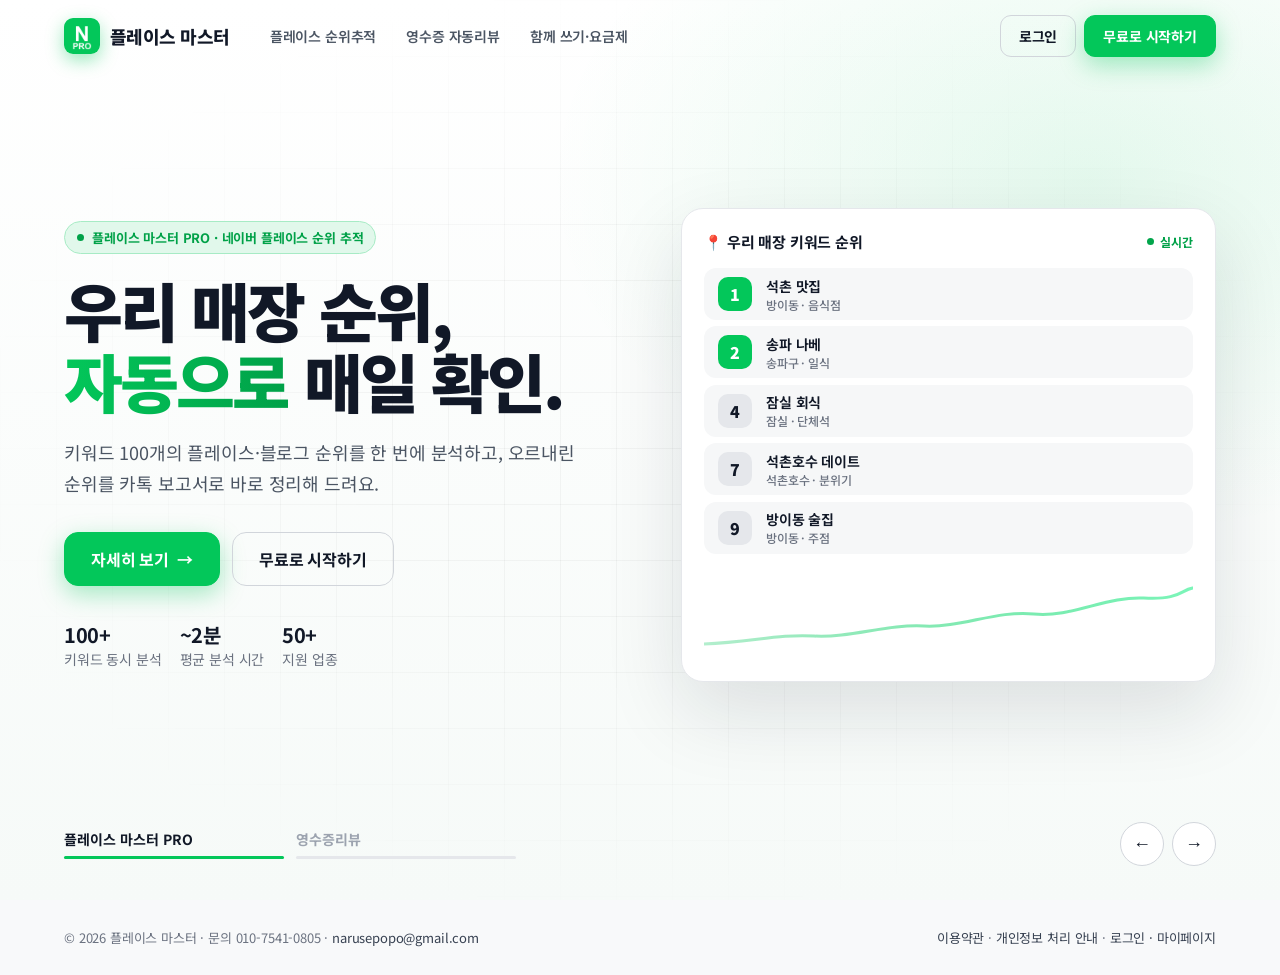
==== index.html @ 0fc70a52 "회원가입 통일: 플마 가입·로그인도 통합 계정으로 (signup.html 은 통합 가입으로 이동, ?legacy=1 이면 예전 화면), 첫 화면·플마 로그인/가입 버튼·함께 쓰기 " ====
<!DOCTYPE html>
<html lang="ko">
<head>
<meta charset="UTF-8">
<meta name="viewport" content="width=device-width, initial-scale=1.0">
<title>플레이스 마스터 - 네이버 플레이스 순위 추적 · 영수증 리뷰 자동화</title>
<meta name="description" content="우리 매장 네이버 플레이스 순위를 매일 자동으로 확인하는 플레이스 마스터 PRO, QR 한 번으로 네이버 영수증 리뷰를 받는 영수증리뷰. 사장님을 위한 매장 마케팅 도구.">
<meta name="keywords" content="플레이스 순위, 네이버 플레이스 순위 추적, 플레이스 순위 프로그램, 영수증 리뷰, 네이버 영수증 리뷰, 리뷰 이벤트, 플레이스 마케팅, 블로그 순위 추적">
<meta name="author" content="플레이스 마스터">
<meta name="robots" content="index, follow">
<meta name="googlebot" content="index, follow">
<meta name="naver-site-verification" content="placemaster">
<link rel="canonical" href="https://placemaster.co.kr">
<meta property="og:title" content="플레이스 마스터 - 플레이스 순위 추적 & 영수증 리뷰 자동화">
<meta property="og:description" content="순위는 플레이스 마스터 PRO로 매일 확인하고, 리뷰는 영수증리뷰로 손쉽게. 사장님을 위한 매장 마케팅 도구.">
<meta property="og:image" content="https://placemaster.co.kr/favicon-512.png">
<meta property="og:url" content="https://placemaster.co.kr">
<meta property="og:type" content="website">
<meta property="og:site_name" content="플레이스 마스터">
<meta property="og:locale" content="ko_KR">
<meta name="twitter:card" content="summary_large_image">
<meta name="twitter:title" content="플레이스 마스터 - 플레이스 순위 추적 & 영수증 리뷰 자동화">
<meta name="twitter:description" content="순위는 플레이스 마스터 PRO로, 리뷰는 영수증리뷰로.">
<meta name="twitter:image" content="https://placemaster.co.kr/favicon-512.png">
<link rel="icon" type="image/png" sizes="32x32" href="favicon-32.png">
<link rel="icon" type="image/x-icon" href="icon.ico">
<link rel="apple-touch-icon" sizes="180x180" href="favicon-180.png">
<link rel="icon" type="image/png" sizes="192x192" href="favicon-192.png">
<link rel="icon" type="image/png" sizes="512x512" href="favicon-512.png">
<link rel="stylesheet" href="https://fonts.googleapis.com/css2?family=Noto+Sans+KR:wght@400;500;600;700;800;900&display=swap">
<script>
  // 예전 첫 화면 주소(placemaster.co.kr/#download 등)는 플마 페이지 같은 위치로
  (function () {
    function go() { var h = location.hash; if (/^#(download|intro|howto|features)$/.test(h)) location.replace('plma.html' + h); }
    go(); window.addEventListener('hashchange', go);
  })();
</script>
<style>
  * { box-sizing: border-box; margin: 0; padding: 0; }
  body { font-family: 'Noto Sans KR', -apple-system, BlinkMacSystemFont, sans-serif; -webkit-font-smoothing: antialiased; letter-spacing: -0.01em; }
  a { text-decoration: none; color: inherit; }
  :root { --g: #03C75A; --g2: #00d68f; --gold: #FFC93C; --night: #07110c; }
  body { background: var(--night); }
  .h-top { position: absolute; inset: 0 0 auto 0; z-index: 30; }
  .h-top .inner { max-width: 1200px; margin: 0 auto; padding: 0 24px; height: 72px; display: flex; align-items: center; gap: 28px; }
  .h-logo { display: flex; align-items: center; gap: 10px; color: #fff; font-weight: 800; font-size: 18px; letter-spacing: -0.03em; }
  .h-logo:hover { text-decoration: none; }
  .h-logo .mk-img { width: 36px; height: 36px; border-radius: 9px; box-shadow: 0 6px 18px rgba(3,199,90,.4); }
  .h-logo .mk { width: 32px; height: 32px; border-radius: 10px; background: var(--g); display: grid; place-items: center; font-weight: 900; color: #fff; box-shadow: 0 6px 18px rgba(3,199,90,.4); }
  .h-nav { display: flex; gap: 6px; flex: 1; }
  .h-nav a { color: rgba(255,255,255,.72); font-weight: 600; font-size: 14px; padding: 8px 12px; border-radius: 8px; }
  .h-nav a:hover { color: #fff; background: rgba(255,255,255,.08); text-decoration: none; }
  .h-act { display: flex; gap: 8px; align-items: center; }
  .h-btn { display: inline-flex; align-items: center; gap: 8px; height: 42px; padding: 0 18px; border-radius: 11px; font-weight: 700; font-size: 14px; border: 1px solid rgba(255,255,255,.18); color: #fff; transition: all .2s; }
  .h-btn:hover { text-decoration: none; background: rgba(255,255,255,.08); }
  .h-btn.solid { background: var(--g); border-color: var(--g); box-shadow: 0 8px 24px rgba(3,199,90,.35); }
  .h-btn.solid:hover { filter: brightness(1.08); background: var(--g); }
  .h-btn.lg { height: 54px; padding: 0 26px; font-size: 16px; border-radius: 14px; }
  .h-btn.white { background: #fff; color: #0b0f0d; border-color: #fff; }
  .h-btn.white:hover { background: #f1f5f2; }
  .h-btn .arr { transition: transform .2s; }
  .h-btn:hover .arr { transform: translateX(3px); }

  /* ── 히어로 슬라이더 ── */
  .hero { position: relative; min-height: 100vh; min-height: 100svh; overflow: hidden; color: #fff; }
  .slide { position: absolute; inset: 0; display: flex; align-items: center; opacity: 0; visibility: hidden; transition: opacity .9s ease, visibility 0s .9s; }
  .slide.on { opacity: 1; visibility: visible; transition: opacity .9s ease; z-index: 2; }
  .slide .bg { position: absolute; inset: 0; transform: scale(1.08); transition: transform 7s ease-out; }
  .slide.on .bg { transform: scale(1); }
  .s-plma .bg { background: radial-gradient(900px 600px at 15% 20%, rgba(3,199,90,.35), transparent 60%), radial-gradient(800px 600px at 90% 90%, rgba(0,214,143,.22), transparent 60%), linear-gradient(160deg, #06140d, #0a1f15 55%, #04100a); }
  .s-rr .bg { background: radial-gradient(900px 600px at 85% 15%, rgba(255,201,60,.26), transparent 60%), radial-gradient(800px 600px at 10% 90%, rgba(3,199,90,.25), transparent 60%), linear-gradient(160deg, #14110a, #1a1608 50%, #0b0d08); }
  .grid-lines { position: absolute; inset: 0; background-image: linear-gradient(rgba(255,255,255,.04) 1px, transparent 1px), linear-gradient(90deg, rgba(255,255,255,.04) 1px, transparent 1px); background-size: 56px 56px; mask-image: radial-gradient(ellipse at center, #000 30%, transparent 75%); -webkit-mask-image: radial-gradient(ellipse at center, #000 30%, transparent 75%); }
  .s-wrap { position: relative; max-width: 1200px; margin: 0 auto; padding: 110px 24px 120px; width: 100%; display: grid; grid-template-columns: 1.05fr 1fr; gap: 56px; align-items: center; }
  .eyebrow { display: inline-flex; align-items: center; gap: 8px; font-size: 13px; font-weight: 700; color: var(--g2); background: rgba(3,199,90,.12); border: 1px solid rgba(3,199,90,.3); padding: 6px 12px; border-radius: 99px; }
  .s-rr .eyebrow { color: var(--gold); background: rgba(255,201,60,.1); border-color: rgba(255,201,60,.3); }
  .eyebrow i { width: 7px; height: 7px; border-radius: 50%; background: currentColor; box-shadow: 0 0 0 0 currentColor; animation: ping 2s infinite; }
  @keyframes ping { 0% { box-shadow: 0 0 0 0 rgba(3,199,90,.6); } 100% { box-shadow: 0 0 0 10px rgba(3,199,90,0); } }
  .s-title { font-size: clamp(36px, 5.2vw, 64px); line-height: 1.12; font-weight: 900; letter-spacing: -0.045em; margin-top: 20px; }
  .s-title em { font-style: normal; background: linear-gradient(90deg, #03C75A, #7cf5b9); -webkit-background-clip: text; background-clip: text; color: transparent; }
  .s-rr .s-title em { background: linear-gradient(90deg, #FFC93C, #ffe9a6); -webkit-background-clip: text; background-clip: text; }
  .s-sub { font-size: 18px; color: rgba(255,255,255,.72); margin-top: 20px; max-width: 520px; line-height: 1.7; }
  .s-cta { display: flex; gap: 12px; margin-top: 34px; flex-wrap: wrap; }
  .s-chips { display: flex; gap: 18px; margin-top: 34px; flex-wrap: wrap; color: rgba(255,255,255,.6); font-size: 14px; }
  .s-chips b { color: #fff; font-size: 20px; display: block; letter-spacing: -0.02em; }
  /* 글자 등장 */
  .rise { opacity: 0; transform: translateY(26px); }
  .slide.on .rise { animation: rise .8s cubic-bezier(.2,.8,.2,1) forwards; }
  .slide.on .rise.d1 { animation-delay: .1s; } .slide.on .rise.d2 { animation-delay: .22s; } .slide.on .rise.d3 { animation-delay: .34s; }
  .slide.on .rise.d4 { animation-delay: .46s; } .slide.on .rise.d5 { animation-delay: .58s; }
  @keyframes rise { to { opacity: 1; transform: none; } }
  .vis { opacity: 0; transform: translateY(30px) scale(.97); }
  .slide.on .vis { animation: rise 1s .25s cubic-bezier(.2,.8,.2,1) forwards; }

  /* 플마 비주얼: 순위 보드 */
  .board { background: rgba(255,255,255,.06); border: 1px solid rgba(255,255,255,.12); border-radius: 22px; padding: 22px; backdrop-filter: blur(14px); box-shadow: 0 30px 80px rgba(0,0,0,.45); }
  .board-h { display: flex; justify-content: space-between; align-items: center; font-weight: 700; font-size: 15px; }
  .live { font-size: 12px; color: var(--g2); display: flex; align-items: center; gap: 6px; }
  .live i { width: 7px; height: 7px; border-radius: 50%; background: var(--g2); animation: blink 1.2s infinite; }
  @keyframes blink { 50% { opacity: .2; } }
  .rows { position: relative; margin-top: 16px; height: 300px; }
  .rk { position: absolute; left: 0; right: 0; height: 52px; display: flex; align-items: center; gap: 14px; padding: 0 14px; border-radius: 12px; background: rgba(255,255,255,.04); transition: top .8s cubic-bezier(.3,.9,.3,1), background .4s; }
  .rk.up { background: rgba(3,199,90,.16); }
  .rk .no { width: 34px; height: 34px; border-radius: 10px; background: rgba(255,255,255,.08); display: grid; place-items: center; font-weight: 900; font-variant-numeric: tabular-nums; }
  .rk.top .no { background: var(--g); }
  .rk .kw { flex: 1; font-weight: 650; font-size: 14px; }
  .rk .kw small { display: block; color: rgba(255,255,255,.5); font-weight: 500; font-size: 12px; }
  .rk .chg { font-size: 12px; font-weight: 800; min-width: 52px; text-align: right; }
  .chg.u { color: #4ade80; } .chg.d { color: #f87171; } .chg.n { color: var(--gold); }
  .spark { margin-top: 16px; height: 70px; }
  .spark path { stroke-dasharray: 600; stroke-dashoffset: 600; }
  .slide.on .spark path { animation: draw 2.4s .6s ease forwards; }
  @keyframes draw { to { stroke-dashoffset: 0; } }

  /* 영수증리뷰 비주얼: 폰 + 영수증 + 리뷰 */
  .rr-vis { position: relative; height: 520px; }
  .phone { position: absolute; right: 40px; top: 0; width: 260px; height: 520px; border-radius: 40px; background: #0d0d0d; border: 1px solid rgba(255,255,255,.14); box-shadow: 0 40px 90px rgba(0,0,0,.6), inset 0 0 0 7px #1d1d1d; padding: 16px; overflow: hidden; }
  .phone .notch { width: 90px; height: 22px; border-radius: 0 0 14px 14px; background: #1d1d1d; margin: -16px auto 10px; }
  .scr { background: #fff; border-radius: 24px; height: calc(100% - 16px); color: #111; padding: 16px 14px; overflow: hidden; position: relative; }
  .scr .nv { display: flex; align-items: center; gap: 6px; font-weight: 800; font-size: 13px; color: var(--g); }
  .scr .nv b { background: var(--g); color: #fff; border-radius: 4px; padding: 1px 5px; font-size: 11px; }
  .stars { margin-top: 12px; color: #f5b700; font-size: 20px; letter-spacing: 2px; }
  .stars span { display: inline-block; opacity: 0; transform: scale(.3); }
  .slide.on .stars span { animation: pop .4s cubic-bezier(.3,1.6,.5,1) forwards; }
  .slide.on .stars span:nth-child(1) { animation-delay: .9s; } .slide.on .stars span:nth-child(2) { animation-delay: 1s; }
  .slide.on .stars span:nth-child(3) { animation-delay: 1.1s; } .slide.on .stars span:nth-child(4) { animation-delay: 1.2s; }
  .slide.on .stars span:nth-child(5) { animation-delay: 1.3s; }
  @keyframes pop { to { opacity: 1; transform: none; } }
  .photos { display: flex; gap: 6px; margin-top: 12px; }
  .photos div { flex: 1; height: 62px; border-radius: 10px; background: linear-gradient(135deg, #ffd9a8, #ff9f6b); opacity: 0; }
  .photos div:nth-child(2) { background: linear-gradient(135deg, #c8f3d9, #5fd49a); }
  .slide.on .photos div { animation: pop .4s 1.35s forwards; }
  .slide.on .photos div:nth-child(2) { animation-delay: 1.45s; }
  .typed { margin-top: 12px; font-size: 13px; line-height: 1.6; min-height: 84px; border: 1.5px solid #e7e7e7; border-radius: 12px; padding: 10px; }
  .typed .cur { display: inline-block; width: 2px; height: 14px; background: var(--g); vertical-align: -2px; animation: blink .8s infinite; }
  .submit { margin-top: 12px; height: 42px; border-radius: 10px; background: var(--g); color: #fff; font-weight: 800; display: grid; place-items: center; font-size: 14px; transform: scale(.98); opacity: .5; transition: all .3s; }
  .submit.ready { opacity: 1; transform: none; box-shadow: 0 8px 20px rgba(3,199,90,.35); }
  .done { position: absolute; inset: 0; background: rgba(255,255,255,.96); display: grid; place-items: center; text-align: center; opacity: 0; transition: opacity .4s; }
  .done.show { opacity: 1; }
  .done .ck { width: 64px; height: 64px; border-radius: 50%; background: var(--g); color: #fff; font-size: 32px; display: grid; place-items: center; margin: 0 auto 10px; transform: scale(.5); transition: transform .5s cubic-bezier(.3,1.6,.5,1); }
  .done.show .ck { transform: none; }
  .receipt { position: absolute; left: 10px; top: 60px; width: 210px; background: #fffdf7; color: #222; font-family: 'D2Coding', ui-monospace, Consolas, monospace; font-size: 11.5px; line-height: 1.7; padding: 16px 16px 22px; border-radius: 4px; box-shadow: 0 30px 60px rgba(0,0,0,.5); transform: rotate(-6deg); clip-path: inset(0 0 100% 0); }
  .slide.on .receipt { animation: print 1s .3s steps(12) forwards; }
  @keyframes print { to { clip-path: inset(0 0 0 0); } }
  .receipt::after { content: ""; position: absolute; left: 0; right: 0; bottom: -8px; height: 10px; background: radial-gradient(circle at 5px 0, transparent 5px, #fffdf7 5.5px) -5px 0/10px 10px repeat-x; }
  .receipt .c { text-align: center; font-weight: 700; }
  .receipt .r { display: flex; justify-content: space-between; }
  .receipt hr { border: 0; border-top: 1px dashed #bbb; margin: 6px 0; }
  .qr-chip { position: absolute; left: 60px; bottom: 30px; background: rgba(255,255,255,.08); border: 1px solid rgba(255,255,255,.16); backdrop-filter: blur(10px); border-radius: 16px; padding: 12px 14px; display: flex; gap: 12px; align-items: center; font-size: 13px; opacity: 0; }
  .slide.on .qr-chip { animation: rise .7s .8s forwards; }
  .qr-chip .q { width: 44px; height: 44px; border-radius: 8px; background: conic-gradient(#fff 0 25%, #111 0 50%, #fff 0 75%, #111 0) 0 0/11px 11px; border: 3px solid #fff; }

  /* 슬라이드 표시 */
  .tabs-h { position: absolute; left: 0; right: 0; bottom: 34px; z-index: 10; }
  .tabs-h .inner { max-width: 1200px; margin: 0 auto; padding: 0 24px; display: flex; gap: 12px; align-items: center; }
  .tab-h { flex: 0 0 220px; text-align: left; background: none; border: 0; color: rgba(255,255,255,.55); font: inherit; font-weight: 700; font-size: 14px; cursor: pointer; padding: 0 0 10px; position: relative; }
  .tab-h.on { color: #fff; }
  .tab-h::before, .tab-h i { content: ""; position: absolute; left: 0; bottom: 0; height: 3px; border-radius: 3px; }
  .tab-h::before { right: 0; background: rgba(255,255,255,.15); }
  .tab-h i { width: 0; background: var(--g); }
  .tab-h[data-i="1"] i { background: var(--gold); }
  .tab-h.on i { animation: fill var(--dur, 7s) linear forwards; }
  @keyframes fill { to { width: 100%; } }
  .arrows { margin-left: auto; display: flex; gap: 8px; }
  .arrows button { width: 44px; height: 44px; border-radius: 50%; border: 1px solid rgba(255,255,255,.2); background: rgba(255,255,255,.04); color: #fff; font-size: 18px; cursor: pointer; transition: background .2s; }
  .arrows button:hover { background: rgba(255,255,255,.12); }

  .h-foot { background: #050a07; color: rgba(255,255,255,.45); font-size: 13px; }
  .h-foot .inner { max-width: 1200px; margin: 0 auto; padding: 28px 24px; display: flex; gap: 18px; flex-wrap: wrap; justify-content: space-between; }
  .h-foot a { color: rgba(255,255,255,.65); }

  @media (max-width: 960px) {
    .h-nav { display: none; }
    .h-logo .mk-img { width: 30px; height: 30px; border-radius: 8px; }
    .s-wrap { grid-template-columns: 1fr; gap: 34px; padding: 150px 20px 56px; text-align: left; }
    .s-sub { font-size: 16px; }
    .board .rows { height: 250px; }
    .rk { height: 44px; }
    .rr-vis { height: 400px; }
    .phone { width: 210px; height: 400px; right: 0; }
    .receipt { width: 175px; font-size: 10px; left: 0; top: 30px; }
    .qr-chip { display: none; }
    .tab-h { flex: 1; font-size: 15px; padding-bottom: 12px; }
    /* 휴대폰: 게이지를 맨 위(상단 메뉴 바로 아래)로 — 상품이 두 개라는 걸 먼저 보여줌 */
    .tabs-h { top: 76px; bottom: auto; }
    .tabs-h .inner { padding: 0 20px; gap: 10px; }
    .arrows { display: none; }
    .hero { min-height: auto; }
    .slide { position: relative; display: none; }
    .slide.on { display: flex; }
    .s-chips { gap: 14px; }
  }
  @media (max-width: 520px) {
    .h-act .h-btn { height: 38px; padding: 0 12px; font-size: 13px; }
    .h-logo { font-size: 16px; }
    .h-top .inner { gap: 10px; padding: 0 16px; }
    .h-logo, .h-act .h-btn { white-space: nowrap; }
    .h-act { gap: 6px; }
    .s-cta .h-btn { flex: 1; justify-content: center; }
  }
  @media (max-width: 370px) { #startBtn { display: none; } }
  @media (prefers-reduced-motion: reduce) {
    *, *::before, *::after { animation-duration: .01ms !important; animation-delay: 0s !important; transition-duration: .01ms !important; }
  }
/* ===== 색: 화이트 클린 (흰 배경 + 초록) ===== */
body.light { background: #fff; }
body.light .hero { color: #111827; }
body.light .h-logo { color: #111827; }
body.light .h-nav a { color: #4b5563; }
body.light .h-nav a:hover { color: #111827; background: rgba(0,0,0,.05); }
body.light .h-btn { color: #111827; border-color: #d1d5db; }
body.light .h-btn:hover { background: rgba(0,0,0,.04); }
body.light .h-btn.solid { color: #fff; border-color: var(--g); }
body.light .h-btn.white { background: #111827; color: #fff; border-color: #111827; }
body.light .s-sub { color: #4b5563; }
body.light .s-chips { color: #6b7280; }
body.light .s-chips b { color: #111827; }
body.light .grid-lines { background-image: linear-gradient(rgba(0,0,0,.035) 1px, transparent 1px), linear-gradient(90deg, rgba(0,0,0,.035) 1px, transparent 1px); }
body.light .s-title em { background: linear-gradient(90deg, var(--g), var(--g3)); -webkit-background-clip: text; background-clip: text; }
body.light .s-rr .s-title em { background: linear-gradient(90deg, var(--gold), var(--gold2)); -webkit-background-clip: text; background-clip: text; }
body.light .eyebrow { color: var(--g3); background: color-mix(in srgb, var(--g) 12%, #fff); border-color: color-mix(in srgb, var(--g) 35%, #fff); }
body.light .s-rr .eyebrow { color: var(--gold2); background: color-mix(in srgb, var(--gold) 12%, #fff); border-color: color-mix(in srgb, var(--gold) 35%, #fff); }
body.light .board { background: #fff; border-color: #e5e7eb; box-shadow: 0 30px 80px rgba(17,24,39,.12); color: #111827; }
body.light .live { color: var(--g3); }
body.light .rk { background: #f6f7f8; }
body.light .rk.up { background: color-mix(in srgb, var(--g) 12%, #fff); }
body.light .rk .no { background: #e5e7eb; color: #111827; }
body.light .rk.top .no { background: var(--g); color: #fff; }
body.light .rk .kw small { color: #6b7280; }
body.light .chg.u { color: #059669; } body.light .chg.d { color: #dc2626; }
body.light .phone { box-shadow: 0 40px 90px rgba(17,24,39,.28), inset 0 0 0 7px #1d1d1d; }
body.light .receipt { box-shadow: 0 30px 60px rgba(17,24,39,.22); }
body.light .qr-chip { background: #fff; border-color: #e5e7eb; color: #111827; box-shadow: 0 12px 30px rgba(17,24,39,.1); }
body.light .qr-chip div div { color: #6b7280 !important; }
body.light .tab-h { color: #9ca3af; }
body.light .tab-h.on { color: #111827; }
body.light .tab-h::before { background: #e5e7eb; }
body.light .arrows button { border-color: #d1d5db; background: #fff; color: #111827; }
body.light .h-foot { background: #f8f9fa; color: #6b7280; }
body.light .h-foot a { color: #374151; }

/* 1. 화이트 클린 */
body.t1 { --g: #03C75A; --g2: #02a54b; --g3: #00a148; --gold: #f59e0b; --gold2: #d97706; }
body.t1 .s-plma .bg { background: radial-gradient(900px 600px at 85% 20%, rgba(3,199,90,.10), transparent 60%), linear-gradient(180deg, #ffffff, #f6faf8); }
body.t1 .s-rr .bg { background: radial-gradient(900px 600px at 85% 20%, rgba(245,158,11,.10), transparent 60%), linear-gradient(180deg, #ffffff, #fbf8f2); }
</style>
</head>
<body class="light t1">
<header class="h-top"><div class="inner">
  <a class="h-logo" href="index.html"><img src="favicon-180.png" alt="플레이스 마스터" class="mk-img">플레이스 마스터</a>
  <nav class="h-nav">
    <a href="plma.html">플레이스 순위추적</a>
    <a href="receipt-review.html">영수증 자동리뷰</a>
    <a href="plma.html#pricing">함께 쓰기·요금제</a>
  </nav>
  <div class="h-act">
    <a class="h-btn" href="https://review.placemaster.co.kr/account/login">로그인</a>
      <a class="h-btn solid" href="#start" id="startBtn">무료로 시작하기</a>
  </div>
</div></header>

<section class="hero" id="hero" aria-roledescription="carousel">
  <!-- 슬라이드 1: 플레이스 마스터 PRO -->
  <article class="slide s-plma on" data-i="0" aria-label="플레이스 마스터 PRO">
    <div class="bg"></div><div class="grid-lines"></div>
    <div class="s-wrap">
      <div>
        <span class="eyebrow rise d1"><i></i>플레이스 마스터 PRO · 네이버 플레이스 순위 추적</span>
        <h1 class="s-title rise d2">우리 매장 순위,<br><em>자동으로</em> 매일 확인.</h1>
        <p class="s-sub rise d3">키워드 100개의 플레이스·블로그 순위를 한 번에 분석하고, 오르내린 순위를 카톡 보고서로 바로 정리해 드려요.</p>
        <div class="s-cta rise d4">
          <a class="h-btn lg solid" href="plma.html">자세히 보기 <span class="arr">→</span></a>
          <a class="h-btn lg" href="https://review.placemaster.co.kr/account/signup?product=plma">무료로 시작하기</a>
        </div>
        <div class="s-chips rise d5"><span><b>100+</b>키워드 동시 분석</span><span><b>~2분</b>평균 분석 시간</span><span><b>50+</b>지원 업종</span></div>
      </div>
      <div class="vis">
        <div class="board">
          <div class="board-h"><span>📍 우리 매장 키워드 순위</span><span class="live"><i></i>실시간</span></div>
          <div class="rows" id="rows"></div>
          <svg class="spark" viewBox="0 0 400 70" preserveAspectRatio="none" width="100%">
            <defs><linearGradient id="sg" x1="0" x2="1"><stop offset="0" stop-color="#03C75A" stop-opacity=".3"/><stop offset="1" stop-color="#7cf5b9"/></linearGradient></defs>
            <path d="M0 60 C40 58 60 50 90 52 S150 40 180 42 S240 26 270 30 S330 12 360 14 S390 6 400 4" fill="none" stroke="url(#sg)" stroke-width="3" stroke-linecap="round"/>
          </svg>
        </div>
      </div>
    </div>
  </article>

  <!-- 슬라이드 2: 영수증리뷰 -->
  <article class="slide s-rr" data-i="1" aria-label="영수증리뷰">
    <div class="bg"></div><div class="grid-lines"></div>
    <div class="s-wrap">
      <div>
        <span class="eyebrow rise d1"><i></i>영수증리뷰 · 네이버 영수증 리뷰 자동화</span>
        <h1 class="s-title rise d2">QR 한 번이면<br><em>영수증 리뷰</em> 끝.</h1>
        <p class="s-sub rise d3">결제 영수증이 손님 폰에 바로 저장되고, 리뷰 문구까지 자동으로 복사돼요. 손님은 네이버에서 붙여넣기만 하면 됩니다.</p>
        <div class="s-cta rise d4">
          <a class="h-btn lg white" href="receipt-review.html">자세히 보기 <span class="arr">→</span></a>
          <a class="h-btn lg" href="https://review.placemaster.co.kr/account/signup?product=receipt_review">무료로 시작하기</a>
        </div>
        <div class="s-chips rise d5"><span><b>앱 설치 0</b>손님은 QR만</span><span><b>문구 자동</b>붙여넣기 한 번</span><span><b>고객 DB</b>자동 적립</span></div>
      </div>
      <div class="vis rr-vis">
        <div class="phone"><div class="notch"></div>
          <div class="scr">
            <div class="nv"><b>N</b>영수증 리뷰 쓰기</div>
            <div class="stars"><span>★</span><span>★</span><span>★</span><span>★</span><span>★</span></div>
            <div class="photos"><div></div><div></div></div>
            <div class="typed"><span id="typed"></span><span class="cur"></span></div>
            <div class="submit" id="submit">등록하기</div>
            <div class="done" id="done"><div><div class="ck">✓</div><b>리뷰 등록 완료!</b><div style="font-size:12px;color:#777;margin-top:4px">직원에게 보여주고 혜택 받기</div></div></div>
          </div>
        </div>
        <div class="receipt">
          <div class="c">수작나베 석촌점</div>
          <div style="text-align:center;font-size:10px">2026-10-09 19:42</div><hr>
          <div class="r"><span>모듬 나베 2</span><span>58,000</span></div>
          <div class="r"><span>하이볼</span><span>9,000</span></div>
          <div class="r"><span>계란말이</span><span>12,000</span></div><hr>
          <div class="r" style="font-weight:700"><span>합계</span><span>79,000</span></div>
          <div class="r"><span>승인번호</span><span>30481927</span></div>
        </div>
        <div class="qr-chip"><div class="q"></div><div><b>테이블 QR 스캔</b><div style="color:rgba(255,255,255,.6)">번호 입력 → 영수증 저장</div></div></div>
      </div>
    </div>
  </article>

  <div class="tabs-h"><div class="inner">
    <button class="tab-h on" data-i="0" aria-label="플레이스 마스터 PRO 보기">플레이스 마스터 PRO<i></i></button>
    <button class="tab-h" data-i="1" aria-label="영수증리뷰 보기">영수증리뷰<i></i></button>
    <div class="arrows"><button id="prev" aria-label="이전">←</button><button id="next" aria-label="다음">→</button></div>
  </div></div>
</section>

<footer class="h-foot"><div class="inner">
  <span>© 2026 플레이스 마스터 · 문의 010-7541-0805 · <a href="mailto:narusepopo@gmail.com">narusepopo@gmail.com</a></span>
  <span><a href="https://review.placemaster.co.kr/account/terms">이용약관</a> · <a href="https://review.placemaster.co.kr/account/privacy">개인정보 처리 안내</a> · <a href="https://review.placemaster.co.kr/account/login">로그인 · 마이페이지</a></span>
</div></footer>

<script>
(() => {
  const DUR = 10000;
  const hero = document.getElementById('hero');
  const slides = [...hero.querySelectorAll('.slide')];
  const tabs = [...hero.querySelectorAll('.tab-h')];
  let cur = 0, timer = null, paused = false;
  hero.style.setProperty('--dur', DUR + 'ms');

  function restart(el) { el.classList.remove('on'); void el.offsetWidth; el.classList.add('on'); }
  function show(i) {
    cur = (i + slides.length) % slides.length;
    slides.forEach((s, k) => { if (k === cur) restart(s); else s.classList.remove('on'); });
    tabs.forEach((t, k) => { if (k === cur) restart(t); else t.classList.remove('on'); });
    if (cur === 0) startRanks(); else startReview();
    schedule();
  }
  function schedule() { clearTimeout(timer); if (!paused) timer = setTimeout(() => show(cur + 1), DUR); }
  tabs.forEach(t => t.addEventListener('click', () => show(+t.dataset.i)));
  document.getElementById('prev').onclick = () => show(cur - 1);
  document.getElementById('next').onclick = () => show(cur + 1);
  document.addEventListener('keydown', e => { if (e.key === 'ArrowRight') show(cur + 1); if (e.key === 'ArrowLeft') show(cur - 1); });
  let sx = null;
  hero.addEventListener('touchstart', e => { sx = e.touches[0].clientX; }, {passive: true});
  hero.addEventListener('touchend', e => { if (sx === null) return; const dx = e.changedTouches[0].clientX - sx;
    if (Math.abs(dx) > 50) show(cur + (dx < 0 ? 1 : -1)); sx = null; });
  document.addEventListener('visibilitychange', () => { if (document.hidden) clearTimeout(timer); else schedule(); });

  // 플마: 순위가 오르내리는 보드
  const KW = [['석촌 맛집', '방이동 · 음식점'], ['송파 나베', '송파구 · 일식'], ['잠실 회식', '잠실 · 단체석'],
              ['석촌호수 데이트', '석촌호수 · 분위기'], ['방이동 술집', '방이동 · 주점']];
  const rowsEl = document.getElementById('rows');
  const rowH = () => (rowsEl.clientHeight - 8) / KW.length;
  let ranks = [8, 5, 11, 14, 6], rankTimer = null;
  const rowEls = KW.map(([k, s]) => { const d = document.createElement('div'); d.className = 'rk';
    d.innerHTML = `<span class="no">-</span><span class="kw">${k}<small>${s}</small></span><span class="chg"></span>`; rowsEl.appendChild(d); return d; });
  function layout(changes) {
    const order = ranks.map((r, i) => [r, i]).sort((a, b) => a[0] - b[0]);
    order.forEach(([r, i], pos) => {
      const el = rowEls[i]; el.style.top = (pos * rowH()) + 'px';
      el.querySelector('.no').textContent = r; el.classList.toggle('top', r <= 3);
      const c = changes ? changes[i] : 0, ce = el.querySelector('.chg');
      el.classList.toggle('up', c > 0);
      ce.className = 'chg ' + (c > 0 ? 'u' : c < 0 ? 'd' : '');
      ce.textContent = c > 0 ? '▲ ' + c : c < 0 ? '▼ ' + (-c) : '';
    });
  }
  // 순위가 겹치지 않는 단계별 순위 (오를수록 ▲)
  const STATES = [[8, 5, 11, 14, 6], [5, 4, 9, 12, 7], [3, 2, 6, 10, 8], [1, 2, 4, 7, 9]];
  function startRanks() {
    clearInterval(rankTimer); ranks = STATES[0].slice(); layout();
    let step = 1;
    rankTimer = setInterval(() => {
      if (step >= STATES.length) { clearInterval(rankTimer); return; }
      const next = STATES[step++], ch = next.map((r, i) => ranks[i] - r);
      ranks = next.slice(); layout(ch);
    }, 1250);
  }

  // 영수증리뷰: 리뷰 문구 타이핑 → 등록 완료
  const TEXT = '모듬 나베가 정말 맛있었어요! 직원분들도 친절하시고 분위기도 좋아서 다음에 또 올게요 😊';
  let typeTimer = null;
  function startReview() {
    clearTimeout(typeTimer);
    const t = document.getElementById('typed'), sub = document.getElementById('submit'), done = document.getElementById('done');
    t.textContent = ''; sub.classList.remove('ready'); done.classList.remove('show');
    let i = 0;
    const tick = () => { t.textContent = TEXT.slice(0, ++i);
      if (i < TEXT.length) typeTimer = setTimeout(tick, 28);
      else { sub.classList.add('ready'); typeTimer = setTimeout(() => done.classList.add('show'), 500); } };
    typeTimer = setTimeout(tick, 1600);
  }

  window.addEventListener('resize', () => layout());
  document.getElementById('startBtn').addEventListener('click', e => {
    e.preventDefault();
    location.href = cur === 0 ? 'https://review.placemaster.co.kr/account/signup?product=plma' : 'https://review.placemaster.co.kr/account/signup?product=receipt_review';
  });
  show(0);
})();
</script>
</body>
</html>
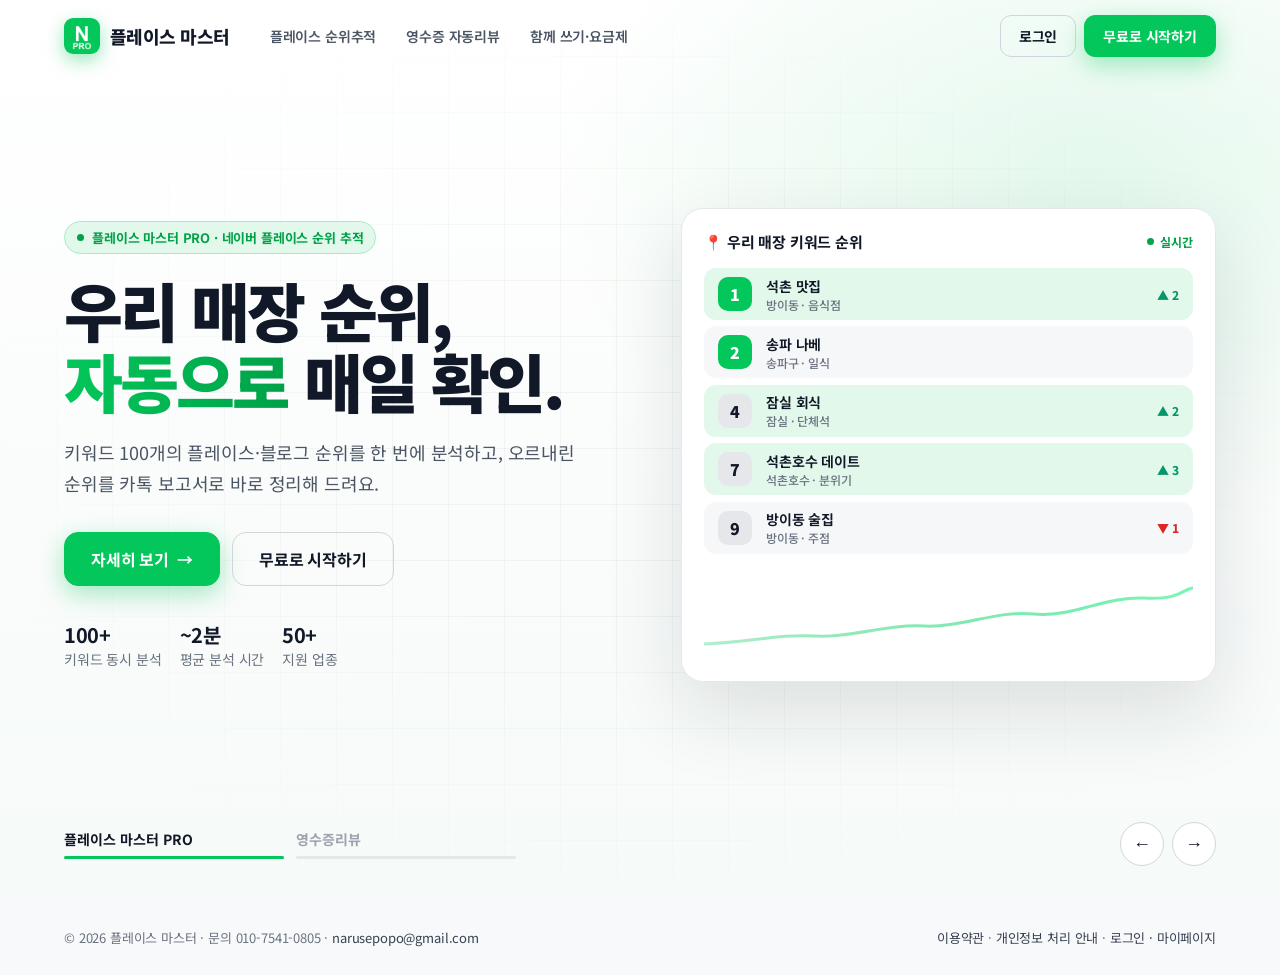
==== commit 217f84c5: "상단 메뉴: 통합 계정에 로그인돼 있으면 모든 페이지에서 '마이페이지'로 표시 (첫 화면은 항상 '로그인'으로 보이던 것) Co-Authored-By: Claude Opus 5.5" ====
--- a/index.html
+++ b/index.html
@@ -418,5 +418,6 @@
   show(0);
 })();
 </script>
+<script src="auth-state.js?v=1"></script>
 </body>
 </html>
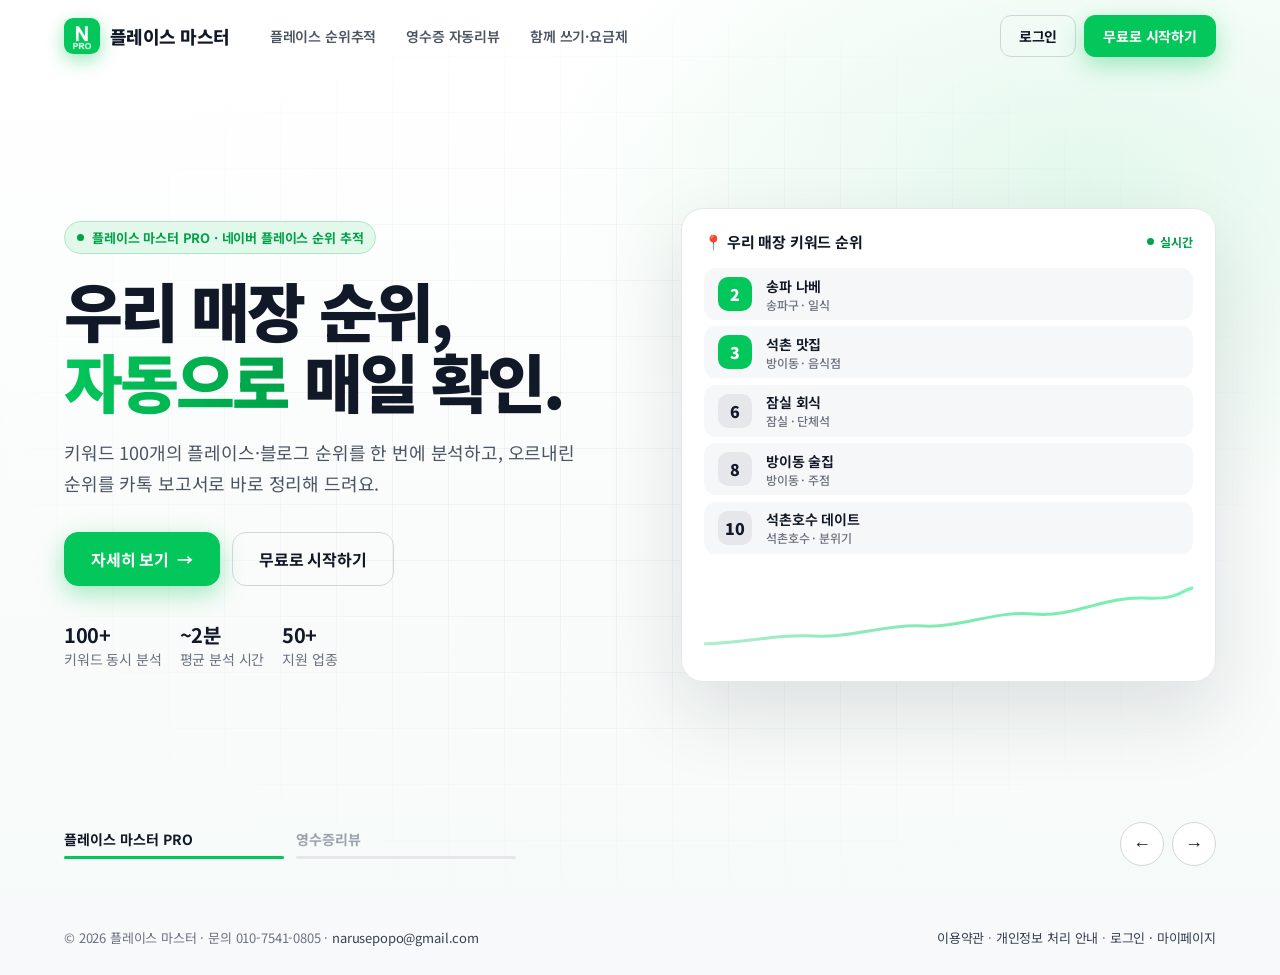
==== commit a211ccb0: "사이트 로그인 표시 통합 계정 하나로: 플마 페이지 자체 로그인 표시 제거, 로그인 중이면 시작·다운로드 버튼 → 마이페이지, 운영자 '마스터 관리', 뒤로 가기로 돌아와도 다시 " ====
--- a/index.html
+++ b/index.html
@@ -418,6 +418,6 @@
   show(0);
 })();
 </script>
-<script src="auth-state.js?v=1"></script>
+<script src="auth-state.js?v=2"></script>
 </body>
 </html>
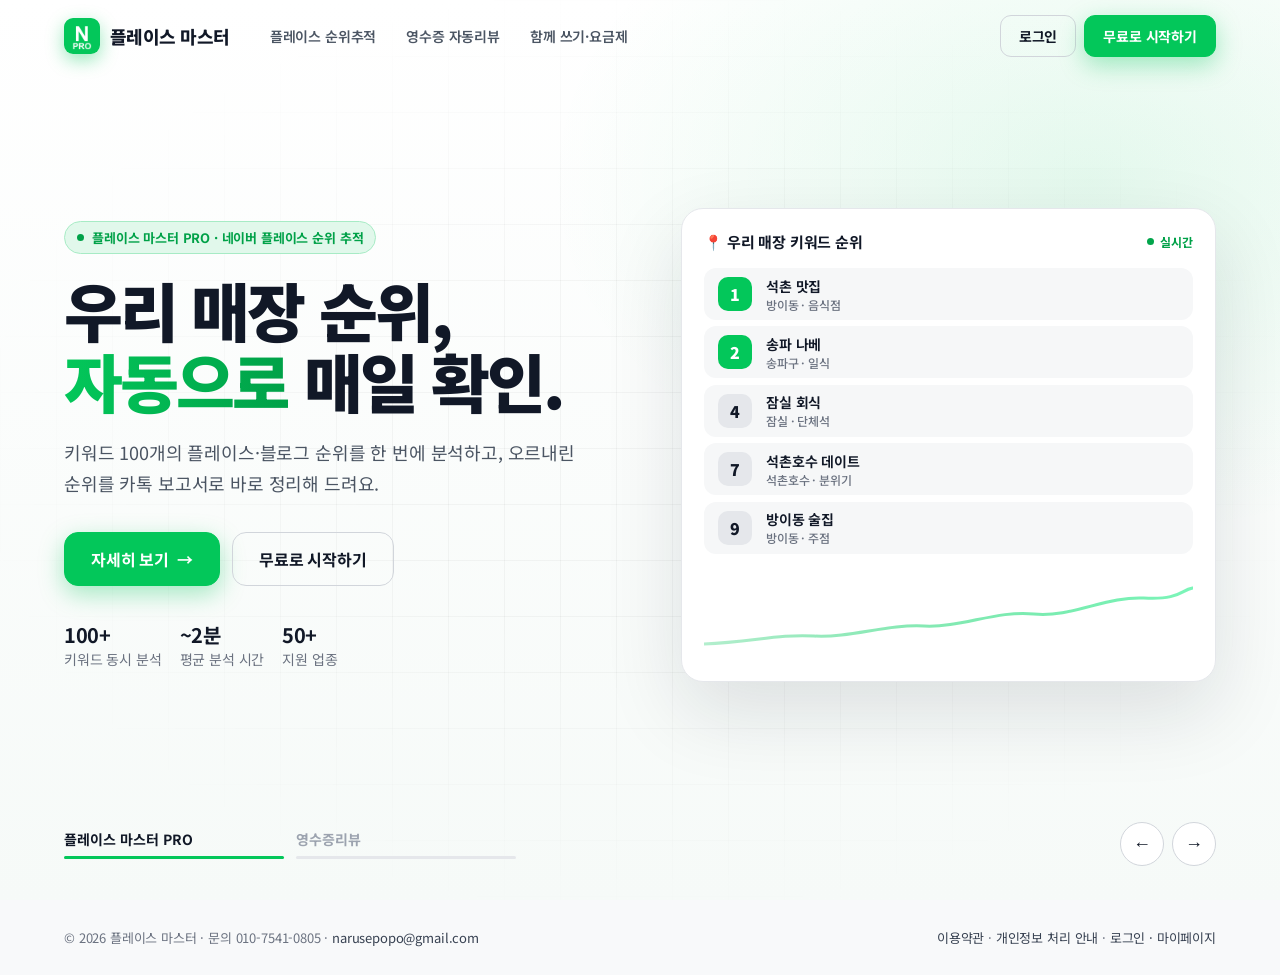
==== commit e051702f: "로그인돼 있으면 상단 시작 버튼·가입 버튼을 '프로그램 설치하기'(설치 화면)로 — 설치 안내 문자가 이 사이트로 안내 (요청자) Co-Authored-By: Claude Opus" ====
--- a/index.html
+++ b/index.html
@@ -418,6 +418,6 @@
   show(0);
 })();
 </script>
-<script src="auth-state.js?v=2"></script>
+<script src="auth-state.js?v=4"></script>
 </body>
 </html>
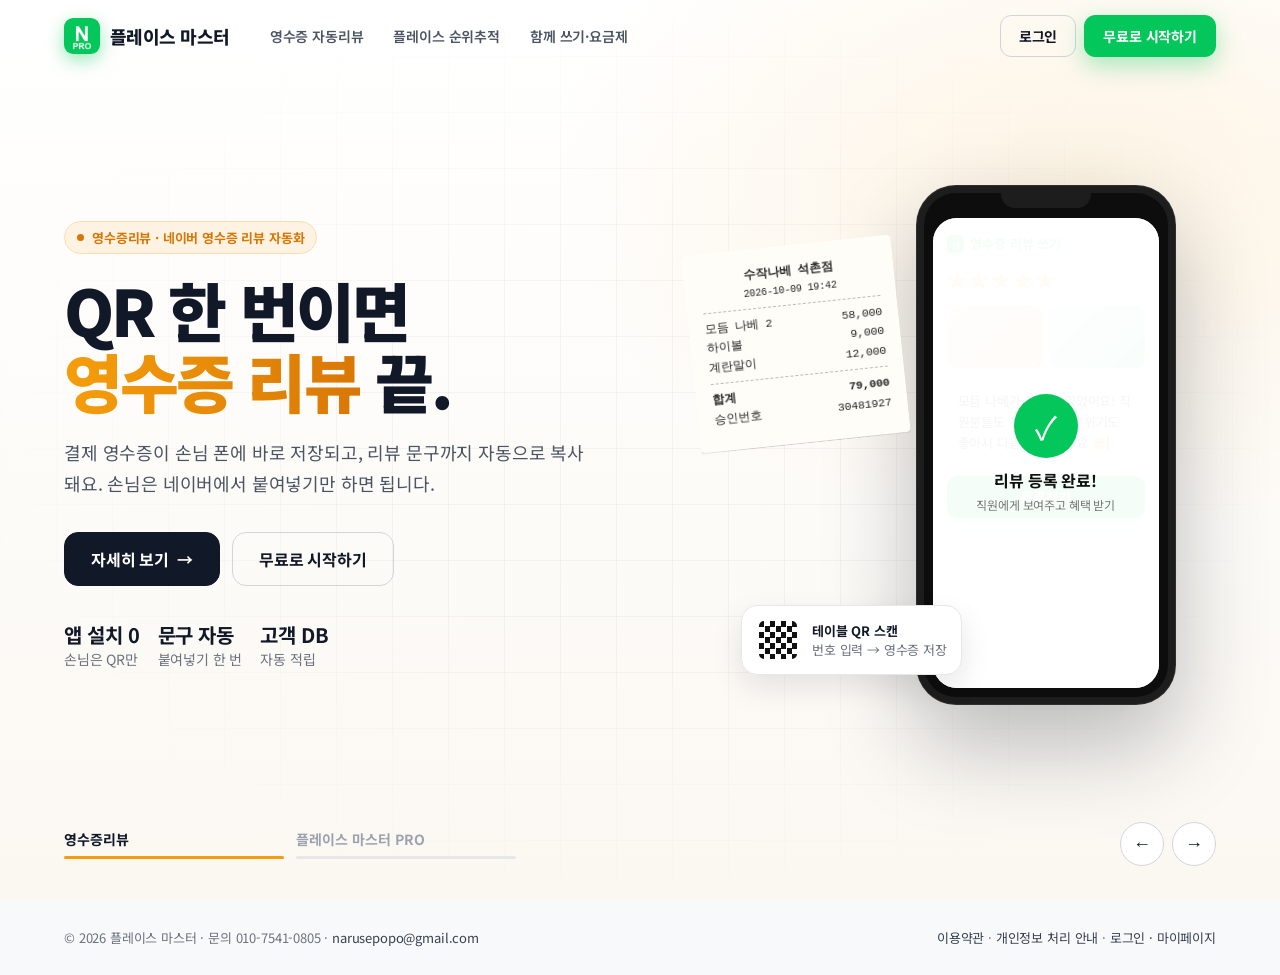
==== commit c8cf4a56: "첫 화면 순서: 영수증리뷰 먼저(슬라이드·탭·상단 메뉴), 플마는 두 번째 (요청자) Co-Authored-By: Claude Opus 5.5 (1M context) <norepl" ====
--- a/index.html
+++ b/index.html
@@ -157,7 +157,7 @@
   .tab-h::before, .tab-h i { content: ""; position: absolute; left: 0; bottom: 0; height: 3px; border-radius: 3px; }
   .tab-h::before { right: 0; background: rgba(255,255,255,.15); }
   .tab-h i { width: 0; background: var(--g); }
-  .tab-h[data-i="1"] i { background: var(--gold); }
+  .tab-h[data-i="0"] i { background: var(--gold); }
   .tab-h.on i { animation: fill var(--dur, 7s) linear forwards; }
   @keyframes fill { to { width: 100%; } }
   .arrows { margin-left: auto; display: flex; gap: 8px; }
@@ -248,8 +248,8 @@
 <header class="h-top"><div class="inner">
   <a class="h-logo" href="index.html"><img src="favicon-180.png" alt="플레이스 마스터" class="mk-img">플레이스 마스터</a>
   <nav class="h-nav">
+    <a href="receipt-review.html">영수증 자동리뷰</a>
     <a href="plma.html">플레이스 순위추적</a>
-    <a href="receipt-review.html">영수증 자동리뷰</a>
     <a href="plma.html#pricing">함께 쓰기·요금제</a>
   </nav>
   <div class="h-act">
@@ -259,35 +259,8 @@
 </div></header>
 
 <section class="hero" id="hero" aria-roledescription="carousel">
-  <!-- 슬라이드 1: 플레이스 마스터 PRO -->
-  <article class="slide s-plma on" data-i="0" aria-label="플레이스 마스터 PRO">
-    <div class="bg"></div><div class="grid-lines"></div>
-    <div class="s-wrap">
-      <div>
-        <span class="eyebrow rise d1"><i></i>플레이스 마스터 PRO · 네이버 플레이스 순위 추적</span>
-        <h1 class="s-title rise d2">우리 매장 순위,<br><em>자동으로</em> 매일 확인.</h1>
-        <p class="s-sub rise d3">키워드 100개의 플레이스·블로그 순위를 한 번에 분석하고, 오르내린 순위를 카톡 보고서로 바로 정리해 드려요.</p>
-        <div class="s-cta rise d4">
-          <a class="h-btn lg solid" href="plma.html">자세히 보기 <span class="arr">→</span></a>
-          <a class="h-btn lg" href="https://review.placemaster.co.kr/account/signup?product=plma">무료로 시작하기</a>
-        </div>
-        <div class="s-chips rise d5"><span><b>100+</b>키워드 동시 분석</span><span><b>~2분</b>평균 분석 시간</span><span><b>50+</b>지원 업종</span></div>
-      </div>
-      <div class="vis">
-        <div class="board">
-          <div class="board-h"><span>📍 우리 매장 키워드 순위</span><span class="live"><i></i>실시간</span></div>
-          <div class="rows" id="rows"></div>
-          <svg class="spark" viewBox="0 0 400 70" preserveAspectRatio="none" width="100%">
-            <defs><linearGradient id="sg" x1="0" x2="1"><stop offset="0" stop-color="#03C75A" stop-opacity=".3"/><stop offset="1" stop-color="#7cf5b9"/></linearGradient></defs>
-            <path d="M0 60 C40 58 60 50 90 52 S150 40 180 42 S240 26 270 30 S330 12 360 14 S390 6 400 4" fill="none" stroke="url(#sg)" stroke-width="3" stroke-linecap="round"/>
-          </svg>
-        </div>
-      </div>
-    </div>
-  </article>
-
-  <!-- 슬라이드 2: 영수증리뷰 -->
-  <article class="slide s-rr" data-i="1" aria-label="영수증리뷰">
+  <!-- 슬라이드 1: 영수증리뷰 (2026-10-29 요청자: 영수증리뷰 먼저) -->
+  <article class="slide s-rr on" data-i="0" aria-label="영수증리뷰">
     <div class="bg"></div><div class="grid-lines"></div>
     <div class="s-wrap">
       <div>
@@ -325,9 +298,36 @@
     </div>
   </article>
 
+  <!-- 슬라이드 2: 플레이스 마스터 PRO -->
+  <article class="slide s-plma" data-i="1" aria-label="플레이스 마스터 PRO">
+    <div class="bg"></div><div class="grid-lines"></div>
+    <div class="s-wrap">
+      <div>
+        <span class="eyebrow rise d1"><i></i>플레이스 마스터 PRO · 네이버 플레이스 순위 추적</span>
+        <h1 class="s-title rise d2">우리 매장 순위,<br><em>자동으로</em> 매일 확인.</h1>
+        <p class="s-sub rise d3">키워드 100개의 플레이스·블로그 순위를 한 번에 분석하고, 오르내린 순위를 카톡 보고서로 바로 정리해 드려요.</p>
+        <div class="s-cta rise d4">
+          <a class="h-btn lg solid" href="plma.html">자세히 보기 <span class="arr">→</span></a>
+          <a class="h-btn lg" href="https://review.placemaster.co.kr/account/signup?product=plma">무료로 시작하기</a>
+        </div>
+        <div class="s-chips rise d5"><span><b>100+</b>키워드 동시 분석</span><span><b>~2분</b>평균 분석 시간</span><span><b>50+</b>지원 업종</span></div>
+      </div>
+      <div class="vis">
+        <div class="board">
+          <div class="board-h"><span>📍 우리 매장 키워드 순위</span><span class="live"><i></i>실시간</span></div>
+          <div class="rows" id="rows"></div>
+          <svg class="spark" viewBox="0 0 400 70" preserveAspectRatio="none" width="100%">
+            <defs><linearGradient id="sg" x1="0" x2="1"><stop offset="0" stop-color="#03C75A" stop-opacity=".3"/><stop offset="1" stop-color="#7cf5b9"/></linearGradient></defs>
+            <path d="M0 60 C40 58 60 50 90 52 S150 40 180 42 S240 26 270 30 S330 12 360 14 S390 6 400 4" fill="none" stroke="url(#sg)" stroke-width="3" stroke-linecap="round"/>
+          </svg>
+        </div>
+      </div>
+    </div>
+  </article>
+
   <div class="tabs-h"><div class="inner">
-    <button class="tab-h on" data-i="0" aria-label="플레이스 마스터 PRO 보기">플레이스 마스터 PRO<i></i></button>
-    <button class="tab-h" data-i="1" aria-label="영수증리뷰 보기">영수증리뷰<i></i></button>
+    <button class="tab-h on" data-i="0" aria-label="영수증리뷰 보기">영수증리뷰<i></i></button>
+    <button class="tab-h" data-i="1" aria-label="플레이스 마스터 PRO 보기">플레이스 마스터 PRO<i></i></button>
     <div class="arrows"><button id="prev" aria-label="이전">←</button><button id="next" aria-label="다음">→</button></div>
   </div></div>
 </section>
@@ -351,7 +351,7 @@
     cur = (i + slides.length) % slides.length;
     slides.forEach((s, k) => { if (k === cur) restart(s); else s.classList.remove('on'); });
     tabs.forEach((t, k) => { if (k === cur) restart(t); else t.classList.remove('on'); });
-    if (cur === 0) startRanks(); else startReview();
+    if (cur === 1) startRanks(); else startReview();
     schedule();
   }
   function schedule() { clearTimeout(timer); if (!paused) timer = setTimeout(() => show(cur + 1), DUR); }
@@ -413,7 +413,7 @@
   window.addEventListener('resize', () => layout());
   document.getElementById('startBtn').addEventListener('click', e => {
     e.preventDefault();
-    location.href = cur === 0 ? 'https://review.placemaster.co.kr/account/signup?product=plma' : 'https://review.placemaster.co.kr/account/signup?product=receipt_review';
+    location.href = cur === 1 ? 'https://review.placemaster.co.kr/account/signup?product=plma' : 'https://review.placemaster.co.kr/account/signup?product=receipt_review';
   });
   show(0);
 })();
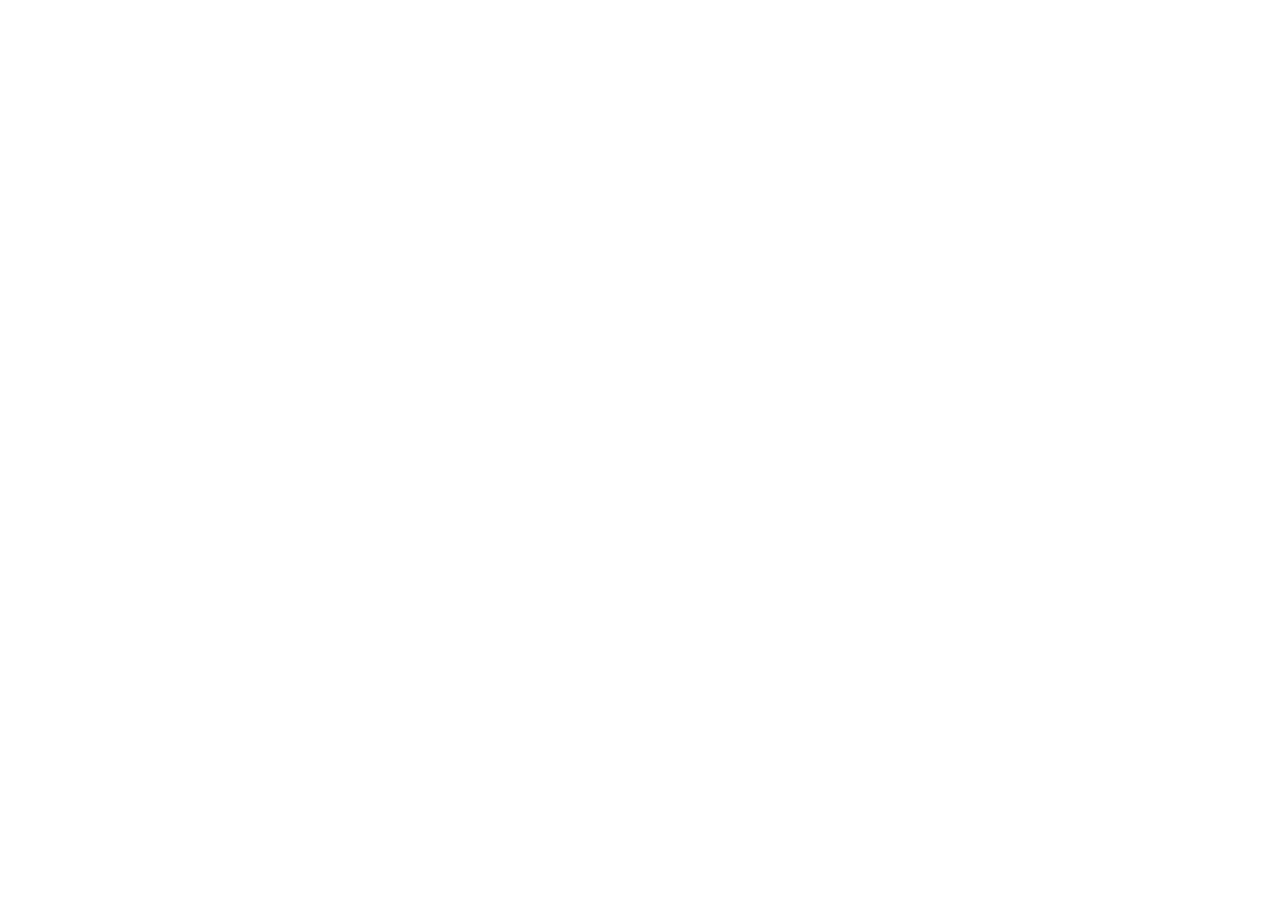
==== commit a9ba75c8: "사이트 하나로: 첫 화면·영수증리뷰 소개·플마 페이지는 review.placemaster.co.kr 로 바로 이동 (예전 화면은 파일에 그대로, ?stay=1 로 보기) — 요청자" ====
--- a/index.html
+++ b/index.html
@@ -2,6 +2,10 @@
 <html lang="ko">
 <head>
 <meta charset="UTF-8">
+<!-- 2026-10-29 요청자: 사이트 하나로 — 영수증리뷰 사이트로 이동 (예전 화면은 아래 그대로, ?stay=1 이면 볼 수 있음) -->
+<script>if (!/[?&]stay=1/.test(location.search)) location.replace('https://review.placemaster.co.kr/' + location.hash);</script>
+<noscript><meta http-equiv="refresh" content="0; url=https://review.placemaster.co.kr/"></noscript>
+
 <meta name="viewport" content="width=device-width, initial-scale=1.0">
 <title>플레이스 마스터 - 네이버 플레이스 순위 추적 · 영수증 리뷰 자동화</title>
 <meta name="description" content="우리 매장 네이버 플레이스 순위를 매일 자동으로 확인하는 플레이스 마스터 PRO, QR 한 번으로 네이버 영수증 리뷰를 받는 영수증리뷰. 사장님을 위한 매장 마케팅 도구.">
